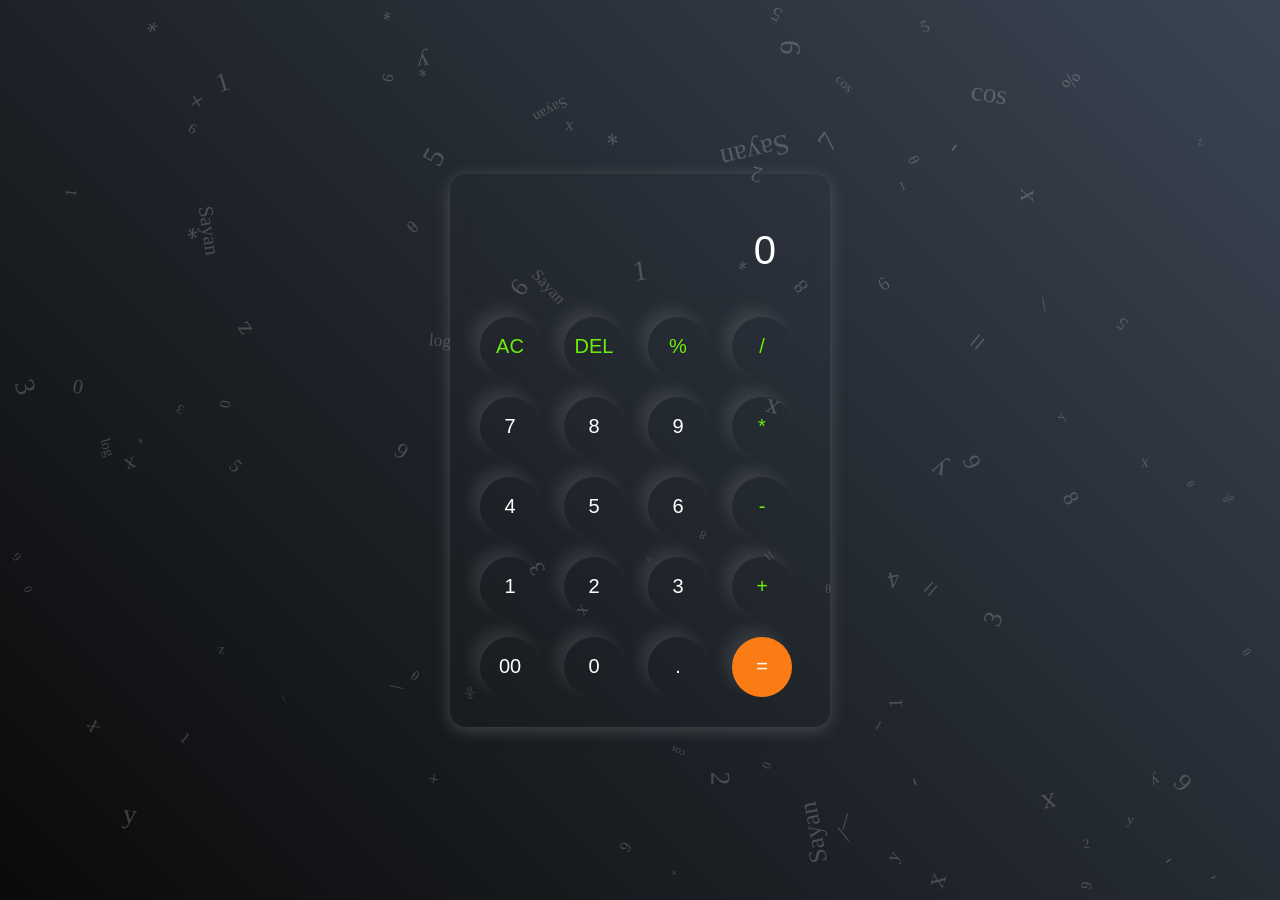
==== index.htm @ a093ffcc "Add files via upload" ====
<!DOCTYPE html>
<html lang="en">

<head>
    <meta charset="UTF-8">
    <meta name="viewport" content="width=device-width, initial-scale=1.0">
    <title>Calculator App</title>
    <link rel="stylesheet" href="style.css">
</head>

<body>
    <div class="background"></div>
    <div class="calculator">
        <input type="text" placeholder="0">
        <div>
            <button class="operator">AC</button>
            <button class="operator">DEL</button>
            <button class="operator">%</button>
            <button class="operator">/</button>
        </div>
        <div>
            <button>7</button>
            <button>8</button>
            <button>9</button>
            <button class="operator">*</button>
        </div>
        <div>
            <button>4</button>
            <button>5</button>
            <button>6</button>
            <button class="operator">-</button>
        </div>
        <div>
            <button>1</button>
            <button>2</button>
            <button>3</button>
            <button class="operator">+</button>
        </div>
        <div>
            <button>00</button>
            <button>0</button>
            <button>.</button>
            <button class="equalBtn">=</button>
        </div>
    </div>
    <script src="app.js"></script>
</body>

</html>
---- style.css ----
* {
    margin: 0;
    padding: 0;
    box-sizing: border-box;
}

body {
    width: 100%;
    height: 100vh;
    display: flex;
    justify-content: center;
    align-items: center;
    background: linear-gradient(45deg, #0a0a0a, #3a4452);
    position: relative;
    overflow: hidden;
}

.background {
    position: absolute;
    width: 100%;
    height: 100%;
    z-index: -1;
    overflow: hidden;
}

.calculator {
    /* border: 0px solid #7b7b7b; */
    padding: 20px;
    border-radius: 16px;
    background: rgba(255, 196, 196, 0);
    box-shadow: 0px 3px 15px rgba(113, 115, 119, 0.5);
}

input {
    width: 320px;
    padding: 24px;
    margin: 10px;
    border: none;
    background: transparent;
    box-shadow: 0px 3px 15px rgba(64, 58, 58, 0.1);
    font-size: 40px;
    text-align: right;
    color: white;
}

input::placeholder {
    color: #ffffff;
}

button {
    border: none;
    width: 60px;
    height: 60px;
    margin: 10px;
    border-radius: 50%;
    background: transparent;
    color: #ffffff;
    font-size: 20px;
    box-shadow: -8px -8px 15px rgba(255, 255, 255, 0.1);
    cursor: pointer;
}

.equalBtn {
    background-color: #fb7c14;
}

.operator {
    color: #6dee0a;
}

.math-symbol {
    position: absolute;
    font-size: 20px;
    color: rgba(255, 255, 255, 0.2);
    pointer-events: none;
}
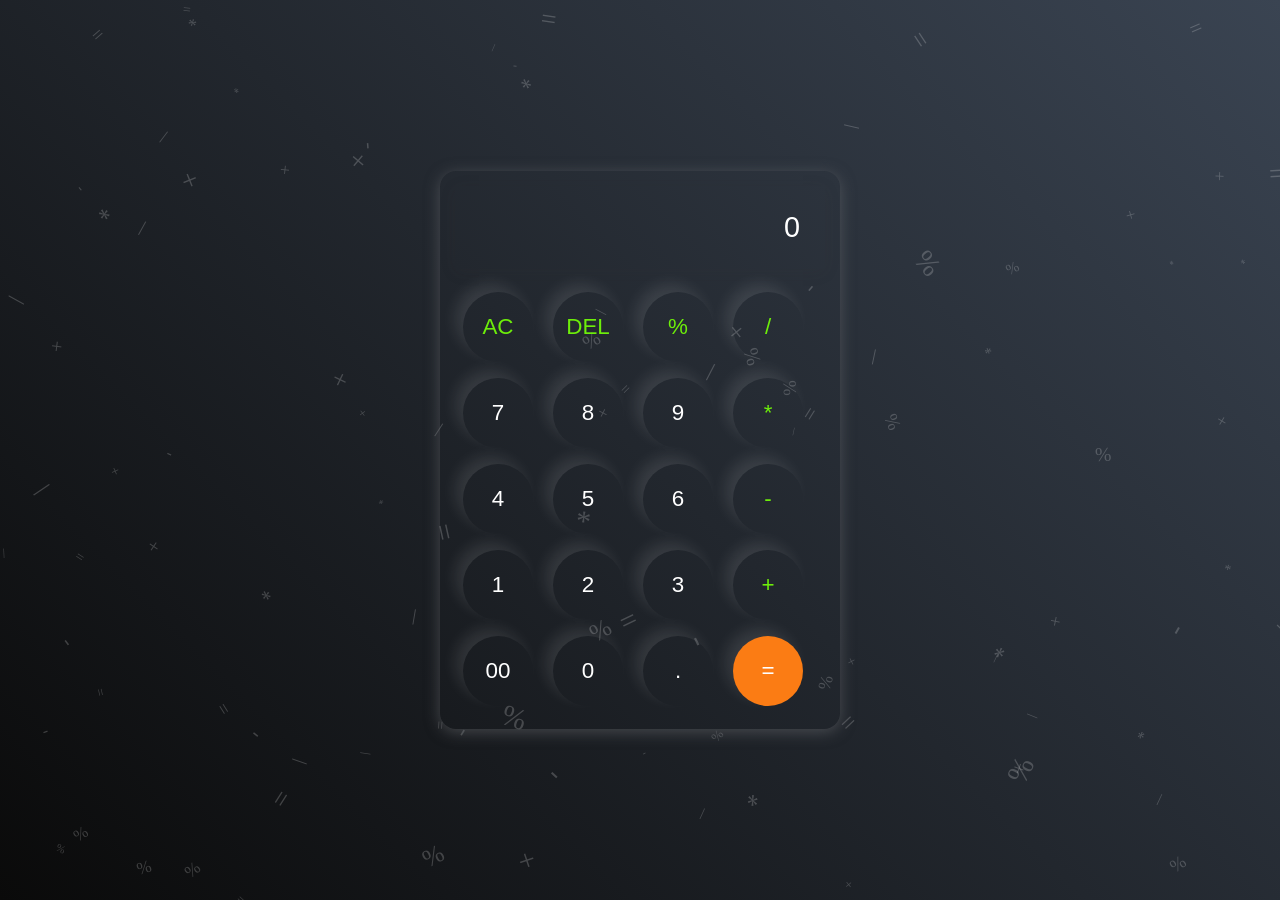
==== commit 825cffbe: "Update index.htm" ====
--- a/index.htm
+++ b/index.htm
@@ -4,6 +4,7 @@
 <head>
     <meta charset="UTF-8">
     <meta name="viewport" content="width=device-width, initial-scale=1.0">
+    <meta name="viewport" content="width=device-width, initial-scale=1.0, maximum-scale=1.0, user-scalable=no">
     <title>Calculator App</title>
     <link rel="stylesheet" href="style.css">
 </head>
@@ -18,25 +19,25 @@
             <button class="operator">%</button>
             <button class="operator">/</button>
         </div>
-        <div>
+        <div class="">
             <button>7</button>
             <button>8</button>
             <button>9</button>
             <button class="operator">*</button>
         </div>
-        <div>
+        <div class="">
             <button>4</button>
             <button>5</button>
             <button>6</button>
             <button class="operator">-</button>
         </div>
-        <div>
+        <div class="">
             <button>1</button>
             <button>2</button>
             <button>3</button>
             <button class="operator">+</button>
         </div>
-        <div>
+        <div class="">
             <button>00</button>
             <button>0</button>
             <button>.</button>
@@ -46,4 +47,4 @@
     <script src="app.js"></script>
 </body>
 
-</html>+</html>
--- a/style.css
+++ b/style.css
@@ -24,21 +24,22 @@
 }
 
 .calculator {
-    /* border: 0px solid #7b7b7b; */
-    padding: 20px;
+    padding: 15px;
     border-radius: 16px;
     background: rgba(255, 196, 196, 0);
     box-shadow: 0px 3px 15px rgba(113, 115, 119, 0.5);
+    width: 85%;
+    max-width: 350px;
 }
 
 input {
-    width: 320px;
-    padding: 24px;
-    margin: 10px;
+    width: 100%;
+    padding: 20px;
+    margin-bottom: 15px;
     border: none;
     background: transparent;
     box-shadow: 0px 3px 15px rgba(64, 58, 58, 0.1);
-    font-size: 40px;
+    font-size: 1.6rem;
     text-align: right;
     color: white;
 }
@@ -49,15 +50,21 @@
 
 button {
     border: none;
-    width: 60px;
+    width: 22%;
+    max-width: 60px;
     height: 60px;
-    margin: 10px;
+    margin: 8px;
     border-radius: 50%;
     background: transparent;
     color: #ffffff;
-    font-size: 20px;
+    font-size: 1.2rem;
     box-shadow: -8px -8px 15px rgba(255, 255, 255, 0.1);
     cursor: pointer;
+    transition: transform 0.1s ease;
+}
+
+button:active {
+    transform: scale(0.95);
 }
 
 .equalBtn {
@@ -73,4 +80,41 @@
     font-size: 20px;
     color: rgba(255, 255, 255, 0.2);
     pointer-events: none;
-}+}
+
+/* Responsive design */
+@media (max-width: 600px) {
+    input {
+        font-size: 1.4rem;
+        padding: 15px;
+    }
+
+    button {
+        width: 24%;
+        height: 50px;
+        font-size: 1rem;
+    }
+
+    .calculator {
+        width: 95%;
+        max-width: 320px;
+    }
+}
+
+@media (min-width: 1200px) {
+    .calculator {
+        max-width: 400px;
+    }
+
+    input {
+        font-size: 1.8rem;
+        padding: 25px;
+    }
+
+    button {
+        width: 20%;
+        max-width: 70px;
+        height: 70px;
+        font-size: 1.4rem;
+    }
+}
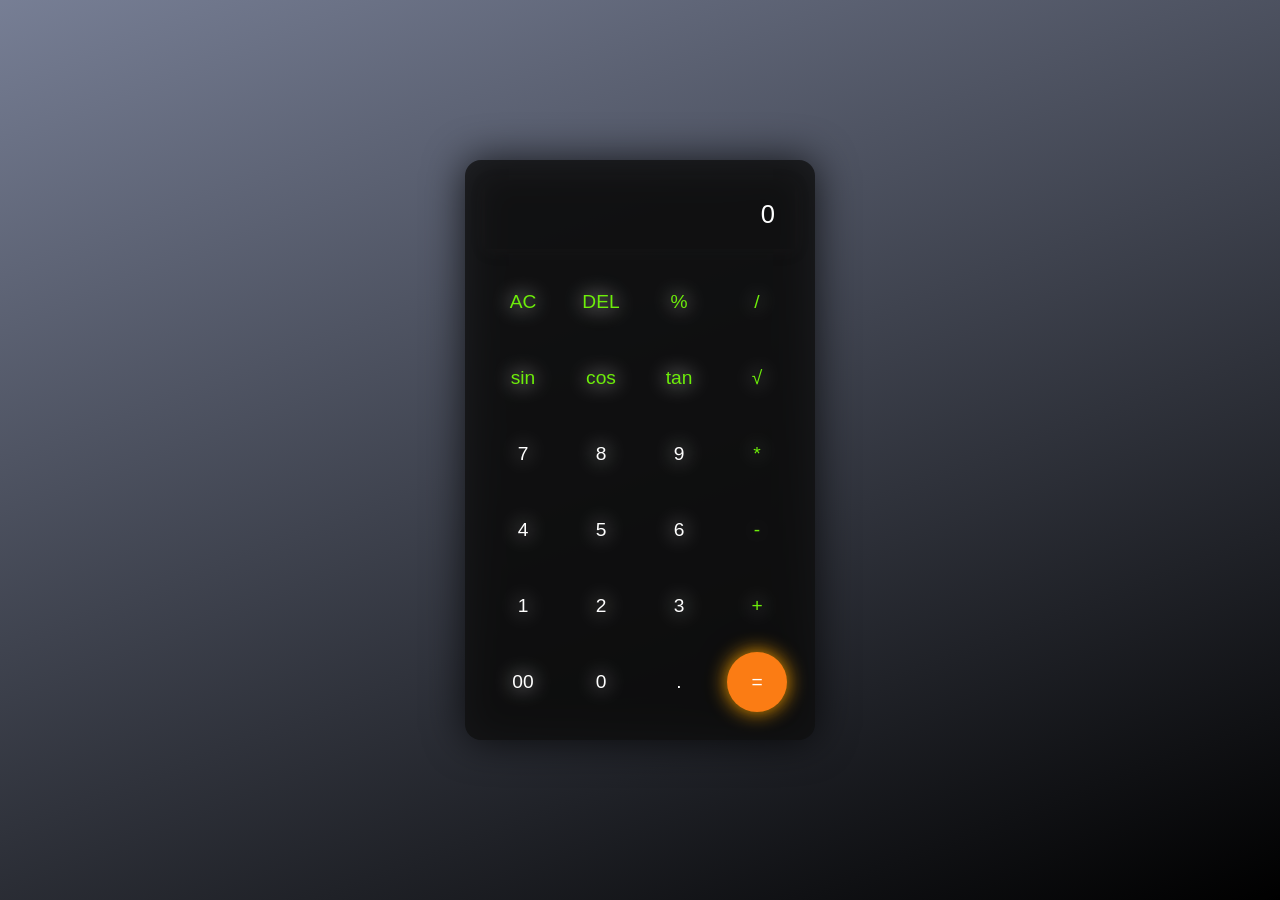
==== commit 7a968566: "Update index.htm" ====
--- a/index.htm
+++ b/index.htm
@@ -3,7 +3,6 @@
 
 <head>
     <meta charset="UTF-8">
-    <meta name="viewport" content="width=device-width, initial-scale=1.0">
     <meta name="viewport" content="width=device-width, initial-scale=1.0, maximum-scale=1.0, user-scalable=no">
     <title>Calculator App</title>
     <link rel="stylesheet" href="style.css">
@@ -19,25 +18,31 @@
             <button class="operator">%</button>
             <button class="operator">/</button>
         </div>
-        <div class="">
+        <div>
+            <button class="operator">sin</button>
+            <button class="operator">cos</button>
+            <button class="operator">tan</button>
+            <button class="operator">√</button>
+        </div>
+        <div>
             <button>7</button>
             <button>8</button>
             <button>9</button>
             <button class="operator">*</button>
         </div>
-        <div class="">
+        <div>
             <button>4</button>
             <button>5</button>
             <button>6</button>
             <button class="operator">-</button>
         </div>
-        <div class="">
+        <div>
             <button>1</button>
             <button>2</button>
             <button>3</button>
             <button class="operator">+</button>
         </div>
-        <div class="">
+        <div>
             <button>00</button>
             <button>0</button>
             <button>.</button>
--- a/style.css
+++ b/style.css
@@ -1,120 +1,111 @@
 * {
-    margin: 0;
-    padding: 0;
-    box-sizing: border-box;
+  margin: 0;
+  padding: 0;
+  box-sizing: border-box;
 }
 
 body {
-    width: 100%;
-    height: 100vh;
-    display: flex;
-    justify-content: center;
-    align-items: center;
-    background: linear-gradient(45deg, #0a0a0a, #3a4452);
-    position: relative;
-    overflow: hidden;
+  width: 100%;
+  height: 100vh;
+  display: flex;
+  justify-content: center;
+  align-items: center;
+  background: linear-gradient(339deg, #000000, #17244a96);
+  background-size: cover;
+  position: relative;
+  overflow: hidden;
+
 }
 
 .background {
-    position: absolute;
-    width: 100%;
-    height: 100%;
-    z-index: -1;
-    overflow: hidden;
+  position: absolute;
+  width: 100%;
+  height: 100%;
+  z-index: -1;
+  overflow: hidden;
 }
 
 .calculator {
-    padding: 15px;
-    border-radius: 16px;
-    background: rgba(255, 196, 196, 0);
-    box-shadow: 0px 3px 15px rgba(113, 115, 119, 0.5);
-    width: 85%;
-    max-width: 350px;
+  padding: 20px;
+  border-radius: 16px;
+  background: rgb(16 16 16 / 74%);
+  filter: drop-shadow(0px 0px 20px black);
+  width: 90vw;
+  max-width: 350px;
 }
 
 input {
-    width: 100%;
-    padding: 20px;
-    margin-bottom: 15px;
-    border: none;
-    background: transparent;
-    box-shadow: 0px 3px 15px rgba(64, 58, 58, 0.1);
-    font-size: 1.6rem;
-    text-align: right;
-    color: white;
+  width: 100%;
+  padding: 20px;
+  margin-bottom: 15px;
+  border: none;
+  background: transparent;
+  box-shadow: 0px 3px 15px rgba(64, 58, 58, 0.1);
+  font-size: 1.6rem;
+  text-align: right;
+  color: white;
 }
 
 input::placeholder {
-    color: #ffffff;
+  color: #ffffff;
 }
 
 button {
-    border: none;
-    width: 22%;
-    max-width: 60px;
-    height: 60px;
-    margin: 8px;
-    border-radius: 50%;
-    background: transparent;
-    color: #ffffff;
-    font-size: 1.2rem;
-    box-shadow: -8px -8px 15px rgba(255, 255, 255, 0.1);
-    cursor: pointer;
-    transition: transform 0.1s ease;
+  border: none;
+  width: 22%;
+  max-width: 60px;
+  height: 60px;
+  margin: 8px;
+  border-radius: 50%;
+  background: transparent;
+  color: #ffffff;
+  font-size: 1.2rem;
+  /* box-shadow: -8px -8px 15px rgba(255, 255, 255, 0.1); */
+  filter: drop-shadow(0px 0px 10px #ffff);
+  cursor: pointer;
+  transition: transform 0.1s ease;
 }
 
 button:active {
-    transform: scale(0.95);
+  transform: scale(0.95);
 }
 
 .equalBtn {
-    background-color: #fb7c14;
+  background-color: #fb7c14;
+  filter: drop-shadow(0px 0px 10px orange);
+
 }
 
 .operator {
-    color: #6dee0a;
+  color: #6dee0a;
 }
 
 .math-symbol {
-    position: absolute;
-    font-size: 20px;
-    color: rgba(255, 255, 255, 0.2);
-    pointer-events: none;
+  position: absolute;
+  font-size: 20px;
+  color: rgba(255, 255, 255, 0.2);
+  pointer-events: none;
 }
 
-/* Responsive design */
-@media (max-width: 600px) {
-    input {
-        font-size: 1.4rem;
-        padding: 15px;
-    }
-
-    button {
-        width: 24%;
-        height: 50px;
-        font-size: 1rem;
-    }
-
-    .calculator {
-        width: 95%;
-        max-width: 320px;
-    }
+.calculator div {
+  display: flex;
+  justify-content: space-between;
 }
 
-@media (min-width: 1200px) {
-    .calculator {
-        max-width: 400px;
-    }
+/* @keyframes changeBackground {
+  0% {
+    background: linear-gradient(40deg, #294f41, #3d1a1a98);
+  }
 
-    input {
-        font-size: 1.8rem;
-        padding: 25px;
-    }
+  33% {
+    background: linear-gradient(40deg, #512222a8, #20211f);
+  }
 
-    button {
-        width: 20%;
-        max-width: 70px;
-        height: 70px;
-        font-size: 1.4rem;
-    }
-}
+  66% {
+    background: linear-gradient(40deg, #b6cba1, #356856);
+  }
+
+  100% {
+    background: linear-gradient(40deg, #356856, #51222298);
+  }
+} */
